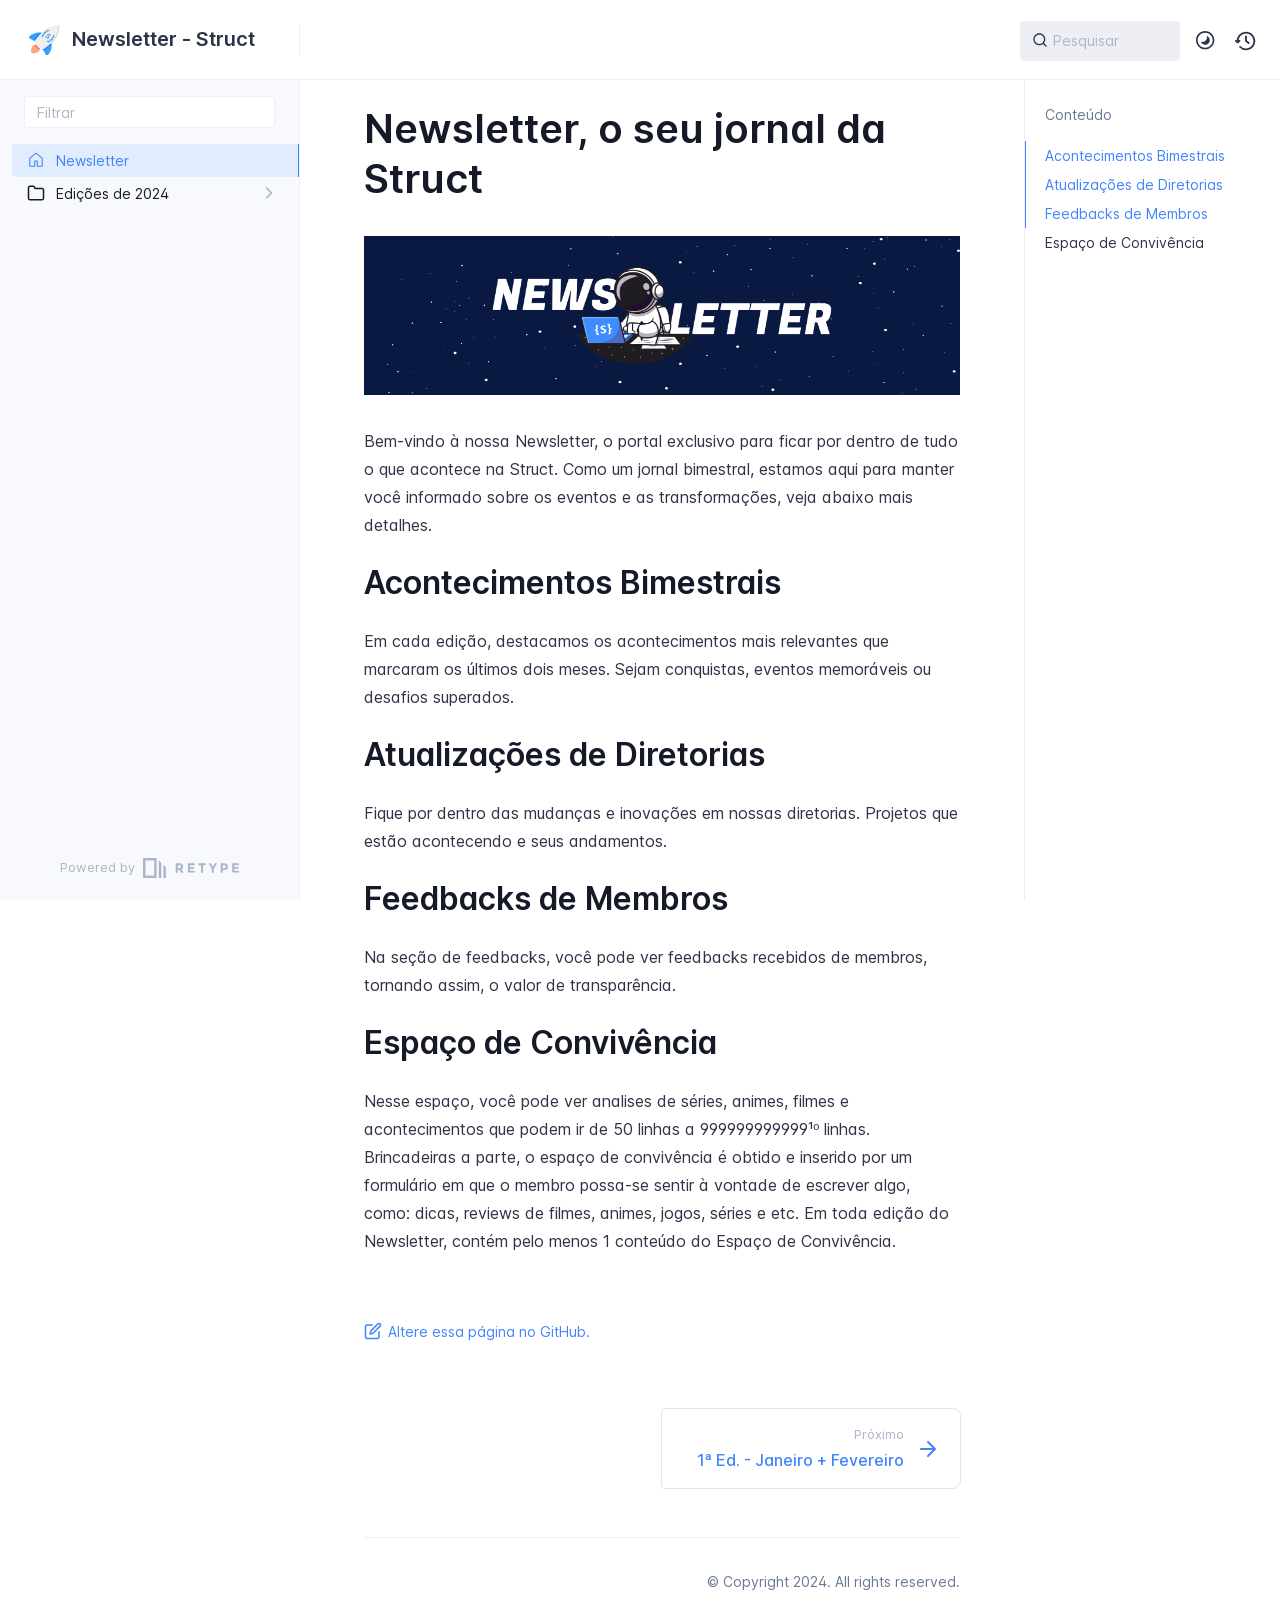
==== index.html @ b234ce12 "Refreshes Retype-generated documentation. Process triggered by GuilhermeSams." ====
<!DOCTYPE html>
<html lang="pt-BR" class="h-full">
<head>
    <meta charset="UTF-8">
    <meta name="viewport" content="width=device-width,initial-scale=1">
    <meta name="turbo-cache-control" content="no-cache" data-turbo-track="reload" data-track-token="3.5.0.768076460332">

    <!-- See retype.com -->
    <meta name="generator" content="Retype 3.5.0">

    <!-- Primary Meta Tags -->
    <title>Newsletter, o seu jornal da Struct</title>
    <meta name="title" content="Newsletter, o seu jornal da Struct">
    <meta name="description" content="Bem-vindo à nossa Newsletter, o portal exclusivo para ficar por dentro de tudo o que acontece na Struct.">

    <!-- Canonical -->
    <link rel="canonical" href="https://newsletter.structej.com/">

    <!-- Open Graph / Facebook -->
    <meta property="og:type" content="website">
    <meta property="og:url" content="https://newsletter.structej.com/">
    <meta property="og:title" content="Newsletter, o seu jornal da Struct">
    <meta property="og:description" content="Bem-vindo à nossa Newsletter, o portal exclusivo para ficar por dentro de tudo o que acontece na Struct.">
    <meta property="og:image" content="https://newsletter.structej.com/static/banner_home.png">

    <!-- Twitter -->
    <meta property="twitter:card" content="summary_large_image">
    <meta property="twitter:url" content="https://newsletter.structej.com/">
    <meta property="twitter:title" content="Newsletter, o seu jornal da Struct">
    <meta property="twitter:description" content="Bem-vindo à nossa Newsletter, o portal exclusivo para ficar por dentro de tudo o que acontece na Struct.">
    <meta property="twitter:image" content="https://newsletter.structej.com/static/banner_home.png">

    <script data-cfasync="false">(function () { var el = document.documentElement, m = localStorage.getItem("doc_theme"), wm = window.matchMedia; if (m === "dark" || (!m && wm && wm("(prefers-color-scheme: dark)").matches)) { el.classList.add("dark") } else { el.classList.remove("dark") } })();</script>

    <link href="resources/css/retype.css?v=3.5.0.768076460332" rel="stylesheet">

    <script data-cfasync="false" src="resources/js/config.js?v=3.5.0.768076460332" data-turbo-eval="false" defer></script>
    <script data-cfasync="false" src="resources/js/retype.js?v=3.5.0" data-turbo-eval="false" defer></script>
    <script id="lunr-js" data-cfasync="false" src="resources/js/lunr.js?v=3.5.0.768076460332" data-turbo-eval="false" defer></script>
</head>
<body>
    <div id="docs-app" class="relative text-base antialiased text-gray-700 bg-white font-body dark:bg-dark-850 dark:text-dark-300">
        <div class="absolute bottom-0 left-0 bg-gray-100 dark:bg-dark-800" style="top: 5rem; right: 50%"></div>
    
        <header id="docs-site-header" class="sticky top-0 z-30 flex w-full h-16 bg-white border-b border-gray-200 md:h-20 dark:bg-dark-850 dark:border-dark-650">
            <div class="container relative flex items-center justify-between pr-6 grow md:justify-start">
                <!-- Mobile menu button skeleton -->
                <button v-cloak class="skeleton docs-mobile-menu-button flex items-center justify-center shrink-0 overflow-hidden dark:text-white focus:outline-none rounded-full w-10 h-10 ml-3.5 md:hidden"><svg xmlns="http://www.w3.org/2000/svg" class="mb-px shrink-0" width="24" height="24" viewBox="0 0 24 24" role="presentation" style="margin-bottom: 0px;"><g fill="currentColor"><path d="M2 4h20v2H2zM2 11h20v2H2zM2 18h20v2H2z"></path></g></svg></button>
                <div v-cloak id="docs-sidebar-toggle"></div>
        
                <!-- Logo -->
                <div class="flex items-center justify-between h-full py-2 md:w-75">
                    <div class="flex items-center px-2 md:px-6">
                        <a id="docs-site-logo" href="" class="flex items-center leading-snug text-xl">
                            <span class="w-10 mr-2 grow-0 shrink-0 overflow-hidden">
                                <img class="max-h-10 dark:hidden md:inline-block" src="static/foguete.ico">
                                <img class="max-h-10 hidden dark:inline-block" src="static/foguete.ico">
                            </span>
                            <span class="dark:text-white font-semibold line-clamp-1 md:line-clamp-2">Newsletter - Struct</span>
                        </a>
                    </div>
        
                    <span class="hidden h-8 border-r md:inline-block dark:border-dark-650"></span>
                </div>
        
                <div class="flex justify-between md:grow">
                    <!-- Top Nav -->
                    <nav class="hidden md:flex">
                        <ul class="flex flex-col mb-4 md:pl-16 md:mb-0 md:flex-row md:items-center">
                            
                        </ul>
                    </nav>
        
                    <!-- Header Right Skeleton -->
                    <div v-cloak class="flex justify-end grow skeleton">
        
                        <!-- Search input mock -->
                        <div class="relative hidden w-40 lg:block lg:max-w-sm lg:ml-auto">
                            <div class="absolute flex items-center justify-center h-full pl-3 dark:text-dark-300">
                                <svg xmlns="http://www.w3.org/2000/svg" class="icon-base" width="16" height="16" viewBox="0 0 24 24" aria-labelledby="icon" role="presentation" style="margin-bottom: 1px;"><g fill="currentColor" ><path d="M21.71 20.29l-3.68-3.68A8.963 8.963 0 0020 11c0-4.96-4.04-9-9-9s-9 4.04-9 9 4.04 9 9 9c2.12 0 4.07-.74 5.61-1.97l3.68 3.68c.2.19.45.29.71.29s.51-.1.71-.29c.39-.39.39-1.03 0-1.42zM4 11c0-3.86 3.14-7 7-7s7 3.14 7 7c0 1.92-.78 3.66-2.04 4.93-.01.01-.02.01-.02.01-.01.01-.01.01-.01.02A6.98 6.98 0 0111 18c-3.86 0-7-3.14-7-7z" ></path></g></svg>
                            </div>
                            <input class="w-full h-10 placeholder-gray-400 transition-colors duration-200 ease-in bg-gray-200 border border-transparent rounded md:text-sm hover:bg-white hover:border-gray-300 focus:outline-none focus:bg-white focus:border-gray-500 dark:bg-dark-600 dark:border-dark-600 dark:placeholder-dark-400" style="padding: 0.625rem 0.75rem 0.625rem 2rem" type="text" placeholder="Pesquisar">
                        </div>
        
                        <!-- Mobile search button -->
                        <div class="flex items-center justify-center w-10 h-10 lg:hidden">
                            <svg xmlns="http://www.w3.org/2000/svg" class="shrink-0 icon-base" width="20" height="20" viewBox="0 0 24 24" aria-labelledby="icon" role="presentation" style="margin-bottom: 0px;"><g fill="currentColor" ><path d="M21.71 20.29l-3.68-3.68A8.963 8.963 0 0020 11c0-4.96-4.04-9-9-9s-9 4.04-9 9 4.04 9 9 9c2.12 0 4.07-.74 5.61-1.97l3.68 3.68c.2.19.45.29.71.29s.51-.1.71-.29c.39-.39.39-1.03 0-1.42zM4 11c0-3.86 3.14-7 7-7s7 3.14 7 7c0 1.92-.78 3.66-2.04 4.93-.01.01-.02.01-.02.01-.01.01-.01.01-.01.02A6.98 6.98 0 0111 18c-3.86 0-7-3.14-7-7z" ></path></g></svg>
                        </div>
        
                        <!-- Dark mode switch placeholder -->
                        <div class="w-10 h-10 lg:ml-2"></div>
        
                        <!-- History button -->
                        <div class="flex items-center justify-center w-10 h-10" style="margin-right: -0.625rem;">
                            <svg xmlns="http://www.w3.org/2000/svg" class="shrink-0 icon-base" width="22" height="22" viewBox="0 0 24 24" aria-labelledby="icon" role="presentation" style="margin-bottom: 0px;"><g fill="currentColor" ><g ><path d="M12.01 6.01c-.55 0-1 .45-1 1V12a1 1 0 00.4.8l3 2.22a.985.985 0 001.39-.2.996.996 0 00-.21-1.4l-2.6-1.92V7.01c.02-.55-.43-1-.98-1z"></path><path d="M12.01 1.91c-5.33 0-9.69 4.16-10.05 9.4l-.29-.26a.997.997 0 10-1.34 1.48l1.97 1.79c.19.17.43.26.67.26s.48-.09.67-.26l1.97-1.79a.997.997 0 10-1.34-1.48l-.31.28c.34-4.14 3.82-7.41 8.05-7.41 4.46 0 8.08 3.63 8.08 8.09s-3.63 8.08-8.08 8.08c-2.18 0-4.22-.85-5.75-2.4a.996.996 0 10-1.42 1.4 10.02 10.02 0 007.17 2.99c5.56 0 10.08-4.52 10.08-10.08.01-5.56-4.52-10.09-10.08-10.09z"></path></g></g></svg>
                        </div>
                    </div>
        
                    <div v-cloak class="flex justify-end grow">
                        <div id="docs-mobile-search-button"></div>
                        <doc-search-desktop></doc-search-desktop>
        
                        <doc-theme-switch class="lg:ml-2"></doc-theme-switch>
                        <doc-history></doc-history>
                    </div>
                </div>
            </div>
        </header>
    
        <div class="container relative flex bg-white">
            <!-- Sidebar Skeleton -->
            <div v-cloak class="fixed flex flex-col shrink-0 duration-300 ease-in-out bg-gray-100 border-gray-200 sidebar top-20 w-75 border-r h-screen md:sticky transition-transform skeleton dark:bg-dark-800 dark:border-dark-650">
            
                <!-- Render this div, if config.showSidebarFilter is `true` -->
                <div class="flex items-center h-16 px-6">
                    <input class="w-full h-8 px-3 py-2 transition-colors duration-200 ease-linear bg-white border border-gray-200 rounded shadow-none text-sm focus:outline-none focus:border-gray-600 dark:bg-dark-600 dark:border-dark-600" type="text" placeholder="Filtrar">
                </div>
            
                <div class="pl-6 mt-1 mb-4">
                    <div class="w-32 h-3 mb-4 bg-gray-200 rounded-full loading dark:bg-dark-600"></div>
                    <div class="w-48 h-3 mb-4 bg-gray-200 rounded-full loading dark:bg-dark-600"></div>
                    <div class="w-40 h-3 mb-4 bg-gray-200 rounded-full loading dark:bg-dark-600"></div>
                    <div class="w-32 h-3 mb-4 bg-gray-200 rounded-full loading dark:bg-dark-600"></div>
                    <div class="w-48 h-3 mb-4 bg-gray-200 rounded-full loading dark:bg-dark-600"></div>
                    <div class="w-40 h-3 mb-4 bg-gray-200 rounded-full loading dark:bg-dark-600"></div>
                </div>
            
                <div class="shrink-0 mt-auto bg-transparent dark:border-dark-650">
                    <a class="flex items-center justify-center flex-nowrap h-16 text-gray-400 dark:text-dark-400 hover:text-gray-700 dark:hover:text-dark-300 transition-colors duration-150 ease-in docs-powered-by" target="_blank" href="https://retype.com/" rel="noopener">
                        <span class="text-xs whitespace-nowrap">Powered by</span>
                        <svg xmlns="http://www.w3.org/2000/svg" class="ml-2" fill="currentColor" width="96" height="20" overflow="visible"><path d="M0 0v20h13.59V0H0zm11.15 17.54H2.44V2.46h8.71v15.08zM15.8 20h2.44V4.67L15.8 2.22zM20.45 6.89V20h2.44V9.34z"/><g><path d="M40.16 8.44c0 1.49-.59 2.45-1.75 2.88l2.34 3.32h-2.53l-2.04-2.96h-1.43v2.96h-2.06V5.36h3.5c1.43 0 2.46.24 3.07.73s.9 1.27.9 2.35zm-2.48 1.1c.26-.23.38-.59.38-1.09 0-.5-.13-.84-.4-1.03s-.73-.28-1.39-.28h-1.54v2.75h1.5c.72 0 1.2-.12 1.45-.35zM51.56 5.36V7.2h-4.59v1.91h4.13v1.76h-4.13v1.92h4.74v1.83h-6.79V5.36h6.64zM60.09 7.15v7.48h-2.06V7.15h-2.61V5.36h7.28v1.79h-2.61zM70.81 14.64h-2.06v-3.66l-3.19-5.61h2.23l1.99 3.45 1.99-3.45H74l-3.19 5.61v3.66zM83.99 6.19c.65.55.97 1.4.97 2.55s-.33 1.98-1 2.51-1.68.8-3.04.8h-1.23v2.59h-2.06V5.36h3.26c1.42 0 2.45.28 3.1.83zm-1.51 3.65c.25-.28.37-.69.37-1.22s-.16-.92-.48-1.14c-.32-.23-.82-.34-1.5-.34H79.7v3.12h1.38c.68 0 1.15-.14 1.4-.42zM95.85 5.36V7.2h-4.59v1.91h4.13v1.76h-4.13v1.92H96v1.83h-6.79V5.36h6.64z"/></g></svg>
                    </a>
                </div>
            </div>
            
            <!-- Sidebar component -->
            <doc-sidebar v-cloak>
                <template #sidebar-footer>
                    <div class="shrink-0 mt-auto border-t md:bg-transparent md:border-none dark:border-dark-650">
            
                        <a class="flex items-center justify-center flex-nowrap h-16 text-gray-400 dark:text-dark-400 hover:text-gray-700 dark:hover:text-dark-300 transition-colors duration-150 ease-in docs-powered-by" target="_blank" href="https://retype.com/" rel="noopener">
                            <span class="text-xs whitespace-nowrap">Powered by</span>
                            <svg xmlns="http://www.w3.org/2000/svg" class="ml-2" fill="currentColor" width="96" height="20" overflow="visible"><path d="M0 0v20h13.59V0H0zm11.15 17.54H2.44V2.46h8.71v15.08zM15.8 20h2.44V4.67L15.8 2.22zM20.45 6.89V20h2.44V9.34z"/><g><path d="M40.16 8.44c0 1.49-.59 2.45-1.75 2.88l2.34 3.32h-2.53l-2.04-2.96h-1.43v2.96h-2.06V5.36h3.5c1.43 0 2.46.24 3.07.73s.9 1.27.9 2.35zm-2.48 1.1c.26-.23.38-.59.38-1.09 0-.5-.13-.84-.4-1.03s-.73-.28-1.39-.28h-1.54v2.75h1.5c.72 0 1.2-.12 1.45-.35zM51.56 5.36V7.2h-4.59v1.91h4.13v1.76h-4.13v1.92h4.74v1.83h-6.79V5.36h6.64zM60.09 7.15v7.48h-2.06V7.15h-2.61V5.36h7.28v1.79h-2.61zM70.81 14.64h-2.06v-3.66l-3.19-5.61h2.23l1.99 3.45 1.99-3.45H74l-3.19 5.61v3.66zM83.99 6.19c.65.55.97 1.4.97 2.55s-.33 1.98-1 2.51-1.68.8-3.04.8h-1.23v2.59h-2.06V5.36h3.26c1.42 0 2.45.28 3.1.83zm-1.51 3.65c.25-.28.37-.69.37-1.22s-.16-.92-.48-1.14c-.32-.23-.82-.34-1.5-.34H79.7v3.12h1.38c.68 0 1.15-.14 1.4-.42zM95.85 5.36V7.2h-4.59v1.91h4.13v1.76h-4.13v1.92H96v1.83h-6.79V5.36h6.64z"/></g></svg>
                        </a>
                    </div>
                </template>
            </doc-sidebar>
    
            <div class="grow min-w-0 dark:bg-dark-850">
                <!-- Render "toolbar" template here on api pages --><!-- Render page content -->
                <div class="flex">
                    <div class="min-w-0 p-4 grow md:px-16">
                        <main class="relative pb-12 lg:pt-2">
                            <div class="docs-markdown" id="docs-content">
                                <!-- Rendered if sidebar right is enabled -->
                                <div id="docs-sidebar-right-toggle"></div>
                                <!-- Page content  -->
<doc-anchor-target id="newsletter-o-seu-jornal-da-struct" class="break-words">
    <h1>
        <doc-anchor-trigger class="header-anchor-trigger" to="#newsletter-o-seu-jornal-da-struct">#</doc-anchor-trigger>
        <span>Newsletter, o seu jornal da Struct</span>
    </h1>
</doc-anchor-target>
<p><figure class="content-center">
    <img src="static/banner_home.png" alt="">
    <figcaption class="caption"></figcaption>
</figure>
</p>
<p>Bem-vindo à nossa Newsletter, o portal exclusivo para ficar por dentro de tudo o que acontece na Struct. Como um jornal bimestral, estamos aqui para manter você informado sobre os eventos e as transformações, veja abaixo mais detalhes.</p>
<doc-anchor-target id="acontecimentos-bimestrais">
    <h2>
        <doc-anchor-trigger class="header-anchor-trigger" to="#acontecimentos-bimestrais">#</doc-anchor-trigger>
        <span>Acontecimentos Bimestrais</span>
    </h2>
</doc-anchor-target>
<p>Em cada edição, destacamos os acontecimentos mais relevantes que marcaram os últimos dois meses. Sejam conquistas, eventos memoráveis ou desafios superados.</p>
<doc-anchor-target id="atualizações-de-diretorias">
    <h2>
        <doc-anchor-trigger class="header-anchor-trigger" to="#atualizações-de-diretorias">#</doc-anchor-trigger>
        <span>Atualizações de Diretorias</span>
    </h2>
</doc-anchor-target>
<p>Fique por dentro das mudanças e inovações em nossas diretorias. Projetos que estão acontecendo e seus andamentos.</p>
<doc-anchor-target id="feedbacks-de-membros">
    <h2>
        <doc-anchor-trigger class="header-anchor-trigger" to="#feedbacks-de-membros">#</doc-anchor-trigger>
        <span>Feedbacks de Membros</span>
    </h2>
</doc-anchor-target>
<p>Na seção de feedbacks, você pode ver feedbacks recebidos de membros, tornando assim, o valor de transparência.</p>
<doc-anchor-target id="espaço-de-convivência">
    <h2>
        <doc-anchor-trigger class="header-anchor-trigger" to="#espaço-de-convivência">#</doc-anchor-trigger>
        <span>Espaço de Convivência</span>
    </h2>
</doc-anchor-target>
<p>Nesse espaço, você pode ver analises de séries, animes, filmes e acontecimentos que podem ir de 50 linhas a 999999999999¹⁰ linhas. Brincadeiras a parte, o espaço de convivência é obtido e inserido por um formulário em que o membro possa-se sentir à vontade de escrever algo, como: dicas, reviews de filmes, animes, jogos, séries e etc. Em toda edição do Newsletter, contém pelo menos 1 conteúdo do Espaço de Convivência.</p>

                                
                                <!-- Required only on API pages -->
                                <doc-toolbar-member-filter-no-results></doc-toolbar-member-filter-no-results>
                            </div>
                            <footer class="clear-both">
                                <div class="flex flex-wrap items-center justify-between mt-14">
                                    <a class="my-2.5 inline-flex items-center text-sm whitespace-nowrap text-blue-500 dark:text-blue-400 hover:text-blue-700 hover:underline" href="https://github.com/StructCE/newsletter/blob/main/README.md" target="_blank" rel="noopener">
                                        <svg class="mr-1.5" xmlns="http://www.w3.org/2000/svg" width="18" height="18" viewBox="0 0 24 24" fill="currentColor" overflow="visible"><path d="M20 12c-.55 0-1 .45-1 1v7c0 .55-.45 1-1 1H4c-.55 0-1-.45-1-1V6c0-.55.45-1 1-1h7c.55 0 1-.45 1-1s-.45-1-1-1H4C2.35 3 1 4.35 1 6v14c0 1.65 1.35 3 3 3h14c1.65 0 3-1.35 3-3v-7c0-.55-.45-1-1-1z" /><path d="M22.21 1.79c-1.18-1.18-3.24-1.18-4.41 0l-9.5 9.5c-.13.13-.22.29-.26.46l-1 4c-.08.34.01.7.26.95.18.2.44.3.7.3.08 0 .16-.01.24-.03l4-1c.18-.04.34-.13.46-.26l9.5-9.5c1.22-1.22 1.22-3.2.01-4.42zm-1.42 3l-9.3 9.3-2.11.53.53-2.11 9.3-9.3c.42-.42 1.16-.42 1.59 0 .43.43.43 1.15-.01 1.58z" /><path fill="none" d="M0 0h24v24H0z" /></svg>
                                        <span>Altere essa página no GitHub.</span>
                                    </a>
                                </div>
                            
                                <nav class="flex mt-14">
                                    <div class="w-1/2">
                                    </div>
                            
                                    <div class="w-1/2">
                                        <a class="px-5 py-4 -mx-px h-full flex items-center justify-end break-normal font-medium text-blue-500 dark:text-blue-400 border border-gray-300 hover:border-gray-400 dark:border-dark-650 dark:hover:border-dark-450 rounded-l rounded-r-lg transition-colors duration-150 relative hover:z-5" href="2024/1ª-ed.-janfev/">
                                            <span>
                                                <span class="block text-xs font-normal text-right text-gray-400 dark:text-dark-400">Próximo</span>
                                                <span class="block mt-1">1​ª Ed. - Janeiro + Fevereiro</span>
                                            </span>
                                            <svg xmlns="http://www.w3.org/2000/svg" class="ml-3" width="24" height="24" viewBox="0 0 24 24" fill="currentColor" overflow="visible"><path d="M19.92 12.38a1 1 0 00-.22-1.09l-7-7a.996.996 0 10-1.41 1.41l5.3 5.3H5c-.55 0-1 .45-1 1s.45 1 1 1h11.59l-5.29 5.29a.996.996 0 000 1.41c.19.2.44.3.7.3s.51-.1.71-.29l7-7c.09-.09.16-.21.21-.33z" /><path fill="none" d="M0 0h24v24H0z" /></svg>
                                        </a>
                                    </div>
                                </nav>
                            </footer>
                        </main>
                
                        <div class="border-t dark:border-dark-650 pt-6 mb-8">
                            <footer class="flex flex-wrap items-center justify-between">
                                <div>
                                    <ul class="flex flex-wrap items-center text-sm">
                                    </ul>
                                </div>
                                <div class="docs-copyright py-2 text-gray-500 dark:text-dark-350 text-sm leading-relaxed"><p>© Copyright 2024. All rights reserved.</p></div>
                            </footer>
                        </div>
                    </div>
                
                    <!-- Rendered if sidebar right is enabled -->
                    <!-- Sidebar right skeleton-->
                    <div v-cloak class="fixed top-0 bottom-0 right-0 translate-x-full bg-white border-gray-200 lg:sticky lg:border-l lg:shrink-0 lg:pt-6 lg:transform-none sm:w-1/2 lg:w-64 lg:z-0 md:w-104 sidebar-right skeleton dark:bg-dark-850 dark:border-dark-650">
                        <div class="pl-5">
                            <div class="w-32 h-3 mb-4 bg-gray-200 dark:bg-dark-600 rounded-full loading"></div>
                            <div class="w-48 h-3 mb-4 bg-gray-200 dark:bg-dark-600 rounded-full loading"></div>
                            <div class="w-40 h-3 mb-4 bg-gray-200 dark:bg-dark-600 rounded-full loading"></div>
                        </div>
                    </div>
                
                    <!-- User should be able to hide sidebar right -->
                    <doc-sidebar-right v-cloak></doc-sidebar-right>
                </div>

            </div>
        </div>
    
        <doc-search-mobile></doc-search-mobile>
        <doc-back-to-top></doc-back-to-top>
    </div>


    <div id="docs-overlay-target"></div>

    <script data-cfasync="false">window.__DOCS__ = { "title": "Newsletter", isRoot: true, level: 0, icon: "file", hasPrism: false, hasMermaid: false, hasMath: false, tocDepth: 23 }</script>
</body>
</html>
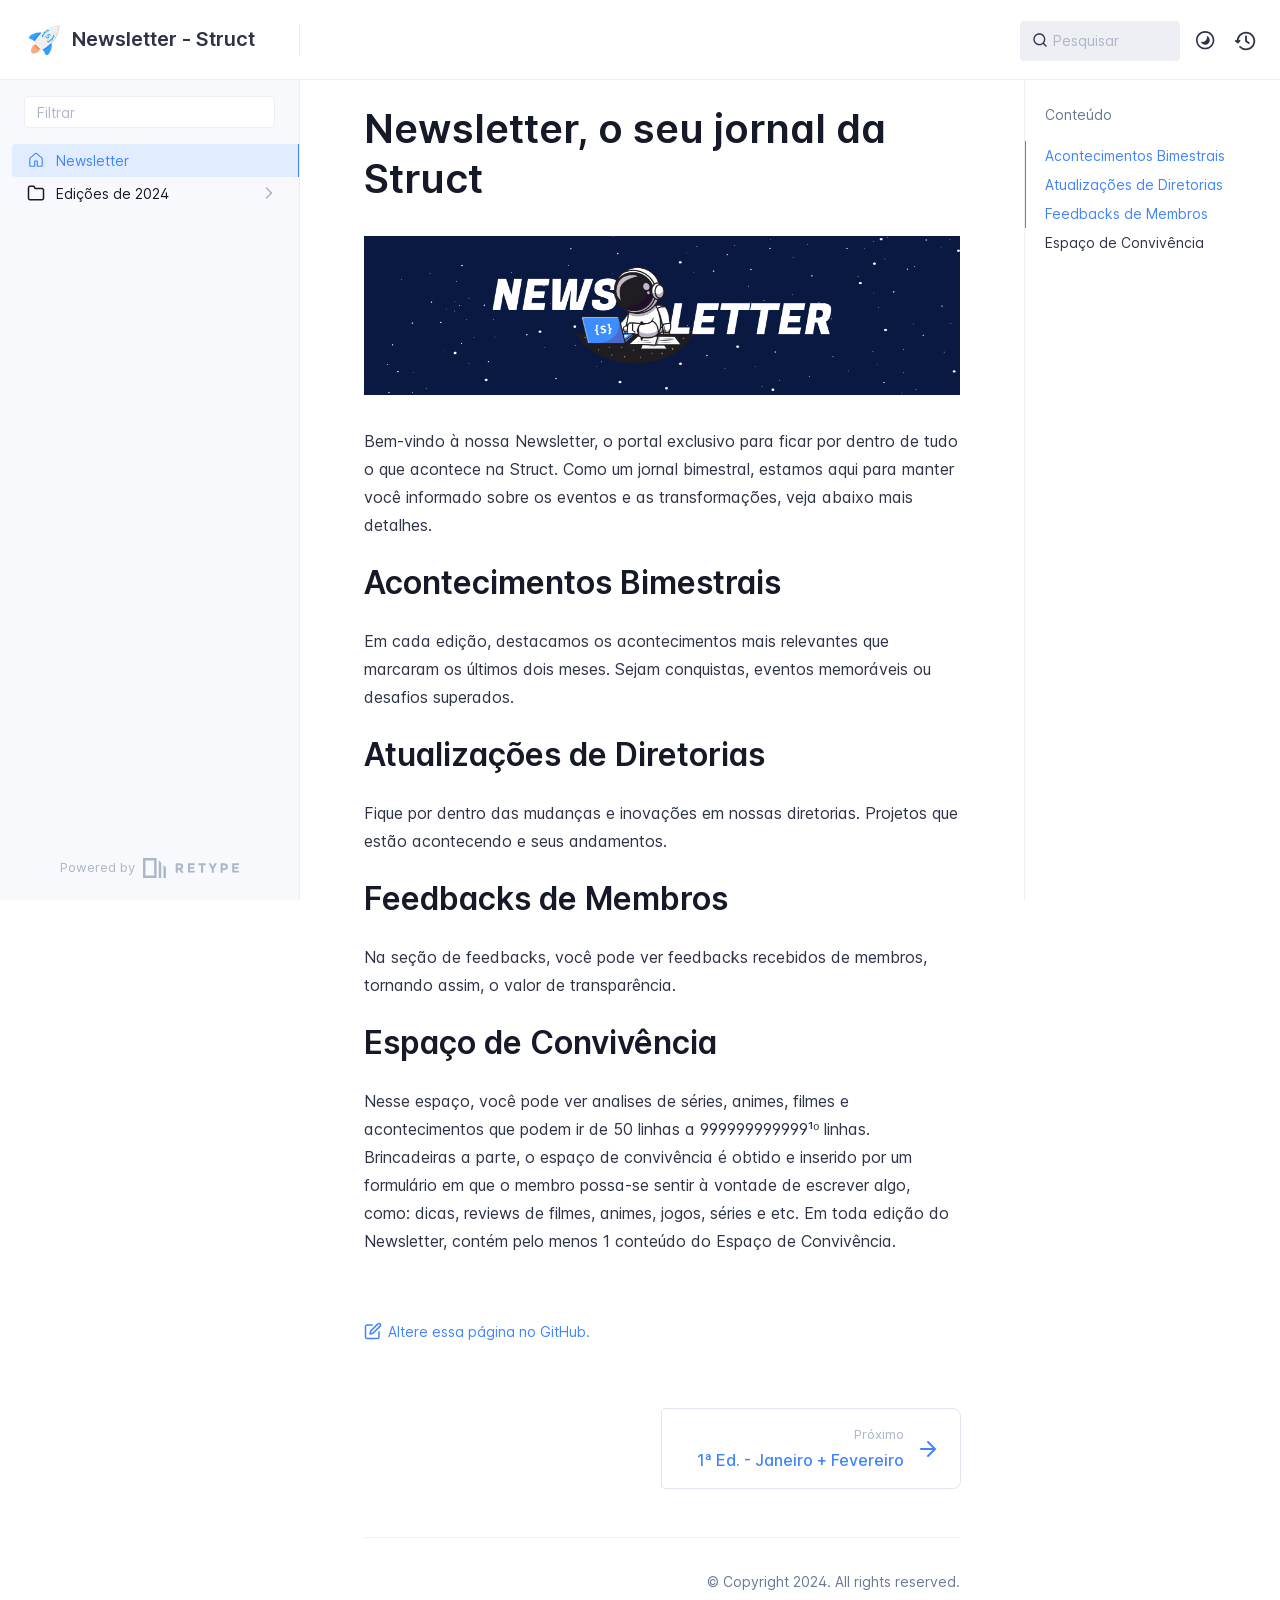
==== commit ef5c13fe: "Refreshes Retype-generated documentation. Process triggered by GuilhermeSams." ====
--- a/index.html
+++ b/index.html
@@ -3,7 +3,7 @@
 <head>
     <meta charset="UTF-8">
     <meta name="viewport" content="width=device-width,initial-scale=1">
-    <meta name="turbo-cache-control" content="no-cache" data-turbo-track="reload" data-track-token="3.5.0.768076460332">
+    <meta name="turbo-cache-control" content="no-cache" data-turbo-track="reload" data-track-token="3.5.0.779771120451">
 
     <!-- See retype.com -->
     <meta name="generator" content="Retype 3.5.0">
@@ -32,11 +32,11 @@
 
     <script data-cfasync="false">(function () { var el = document.documentElement, m = localStorage.getItem("doc_theme"), wm = window.matchMedia; if (m === "dark" || (!m && wm && wm("(prefers-color-scheme: dark)").matches)) { el.classList.add("dark") } else { el.classList.remove("dark") } })();</script>
 
-    <link href="resources/css/retype.css?v=3.5.0.768076460332" rel="stylesheet">
-
-    <script data-cfasync="false" src="resources/js/config.js?v=3.5.0.768076460332" data-turbo-eval="false" defer></script>
+    <link href="resources/css/retype.css?v=3.5.0.779771120451" rel="stylesheet">
+
+    <script data-cfasync="false" src="resources/js/config.js?v=3.5.0.779771120451" data-turbo-eval="false" defer></script>
     <script data-cfasync="false" src="resources/js/retype.js?v=3.5.0" data-turbo-eval="false" defer></script>
-    <script id="lunr-js" data-cfasync="false" src="resources/js/lunr.js?v=3.5.0.768076460332" data-turbo-eval="false" defer></script>
+    <script id="lunr-js" data-cfasync="false" src="resources/js/lunr.js?v=3.5.0.779771120451" data-turbo-eval="false" defer></script>
 </head>
 <body>
     <div id="docs-app" class="relative text-base antialiased text-gray-700 bg-white font-body dark:bg-dark-850 dark:text-dark-300">
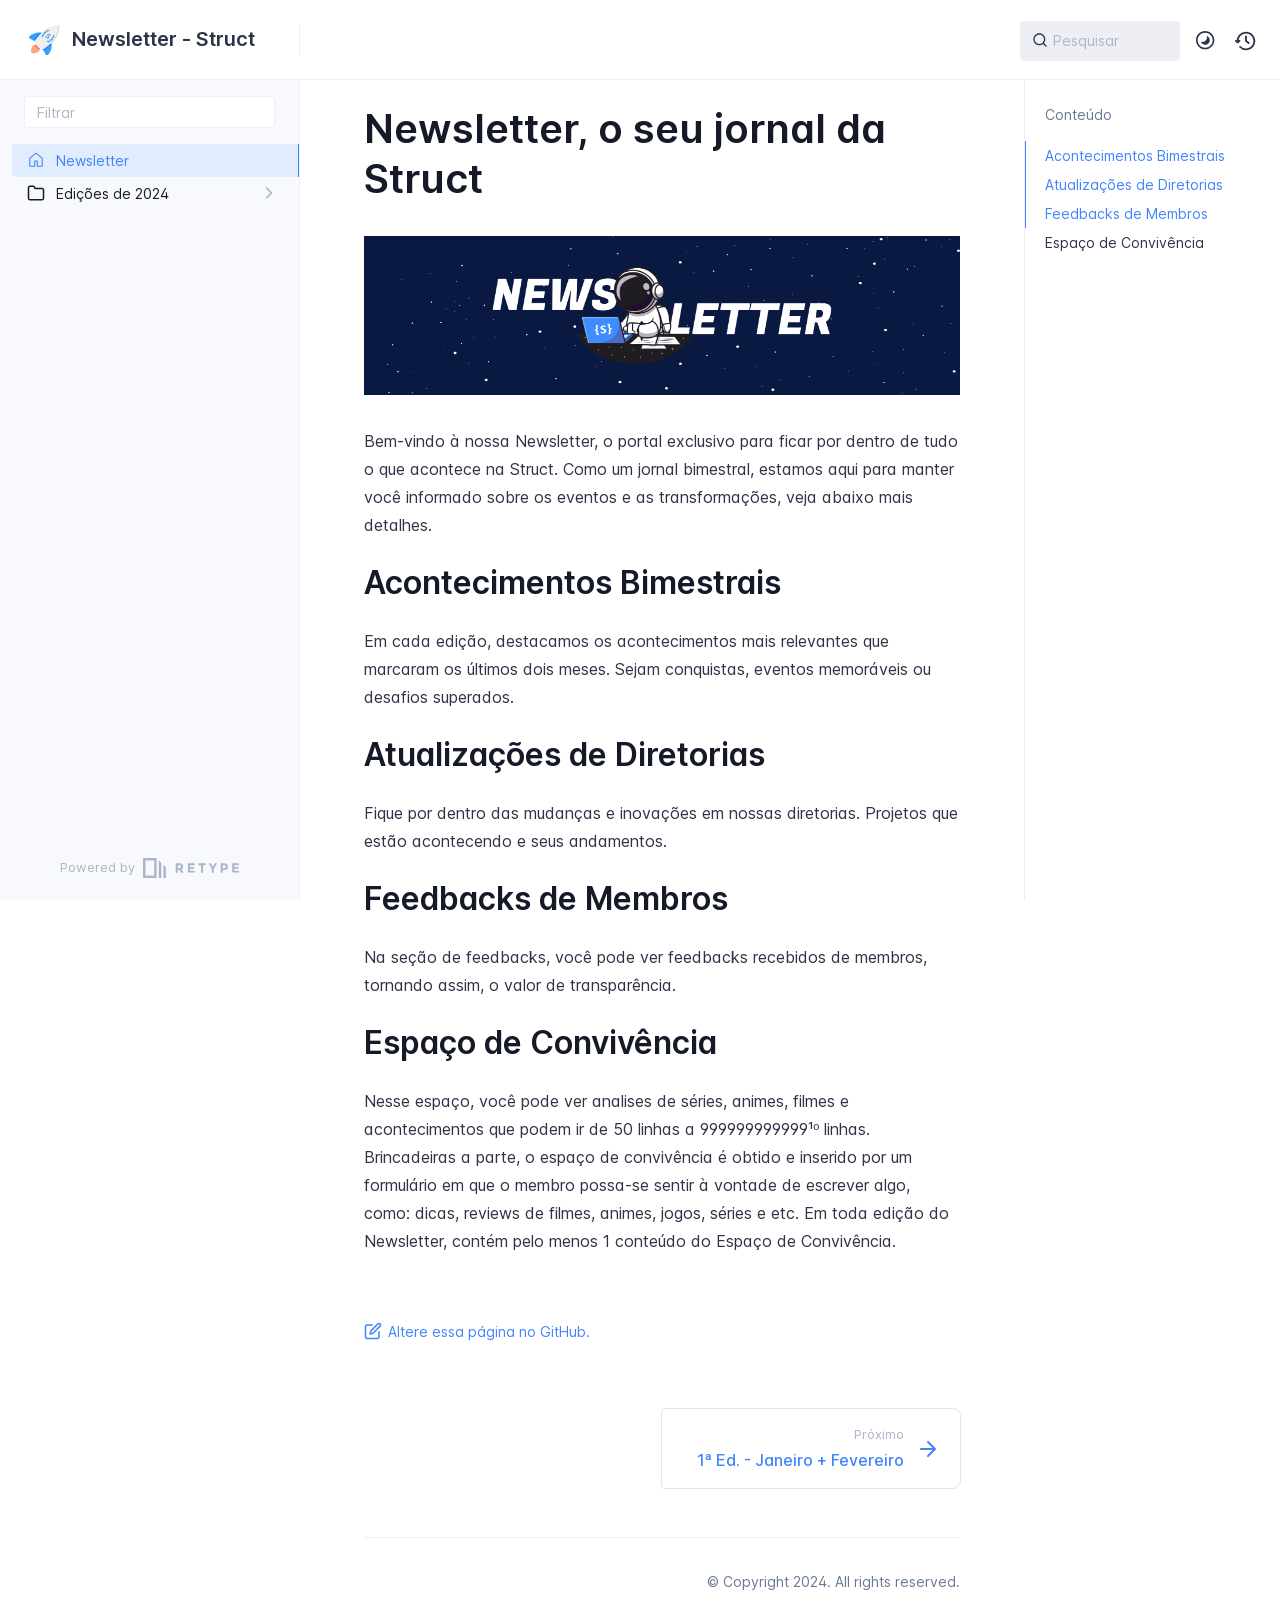
==== commit 08c27044: "Refreshes Retype-generated documentation. Process triggered by GuilhermeSams." ====
--- a/index.html
+++ b/index.html
@@ -3,10 +3,10 @@
 <head>
     <meta charset="UTF-8">
     <meta name="viewport" content="width=device-width,initial-scale=1">
-    <meta name="turbo-cache-control" content="no-cache" data-turbo-track="reload" data-track-token="3.5.0.779771120451">
+    <meta name="turbo-cache-control" content="no-cache" data-turbo-track="reload" data-track-token="3.6.0.780343088385">
 
     <!-- See retype.com -->
-    <meta name="generator" content="Retype 3.5.0">
+    <meta name="generator" content="Retype 3.6.0">
 
     <!-- Primary Meta Tags -->
     <title>Newsletter, o seu jornal da Struct</title>
@@ -32,11 +32,11 @@
 
     <script data-cfasync="false">(function () { var el = document.documentElement, m = localStorage.getItem("doc_theme"), wm = window.matchMedia; if (m === "dark" || (!m && wm && wm("(prefers-color-scheme: dark)").matches)) { el.classList.add("dark") } else { el.classList.remove("dark") } })();</script>
 
-    <link href="resources/css/retype.css?v=3.5.0.779771120451" rel="stylesheet">
-
-    <script data-cfasync="false" src="resources/js/config.js?v=3.5.0.779771120451" data-turbo-eval="false" defer></script>
-    <script data-cfasync="false" src="resources/js/retype.js?v=3.5.0" data-turbo-eval="false" defer></script>
-    <script id="lunr-js" data-cfasync="false" src="resources/js/lunr.js?v=3.5.0.779771120451" data-turbo-eval="false" defer></script>
+    <link href="resources/css/retype.css?v=3.6.0.780343088385" rel="stylesheet">
+
+    <script data-cfasync="false" src="resources/js/config.js?v=3.6.0.780343088385" data-turbo-eval="false" defer></script>
+    <script data-cfasync="false" src="resources/js/retype.js?v=3.6.0" data-turbo-eval="false" defer></script>
+    <script id="lunr-js" data-cfasync="false" src="resources/js/lunr.js?v=3.6.0.780343088385" data-turbo-eval="false" defer></script>
 </head>
 <body>
     <div id="docs-app" class="relative text-base antialiased text-gray-700 bg-white font-body dark:bg-dark-850 dark:text-dark-300">
@@ -213,7 +213,7 @@
                                     </div>
                             
                                     <div class="w-1/2">
-                                        <a class="px-5 py-4 -mx-px h-full flex items-center justify-end break-normal font-medium text-blue-500 dark:text-blue-400 border border-gray-300 hover:border-gray-400 dark:border-dark-650 dark:hover:border-dark-450 rounded-l rounded-r-lg transition-colors duration-150 relative hover:z-5" href="2024/1ª-ed.-janfev/">
+                                        <a class="px-5 py-4 -mx-px h-full flex items-center justify-end break-normal font-medium text-blue-500 dark:text-blue-400 border border-gray-300 hover:border-gray-400 dark:border-dark-650 dark:hover:border-dark-450 rounded-l rounded-r-lg transition-colors duration-150 relative hover:z-5" href="2024/1ª-ed-janfev/">
                                             <span>
                                                 <span class="block text-xs font-normal text-right text-gray-400 dark:text-dark-400">Próximo</span>
                                                 <span class="block mt-1">1​ª Ed. - Janeiro + Fevereiro</span>
